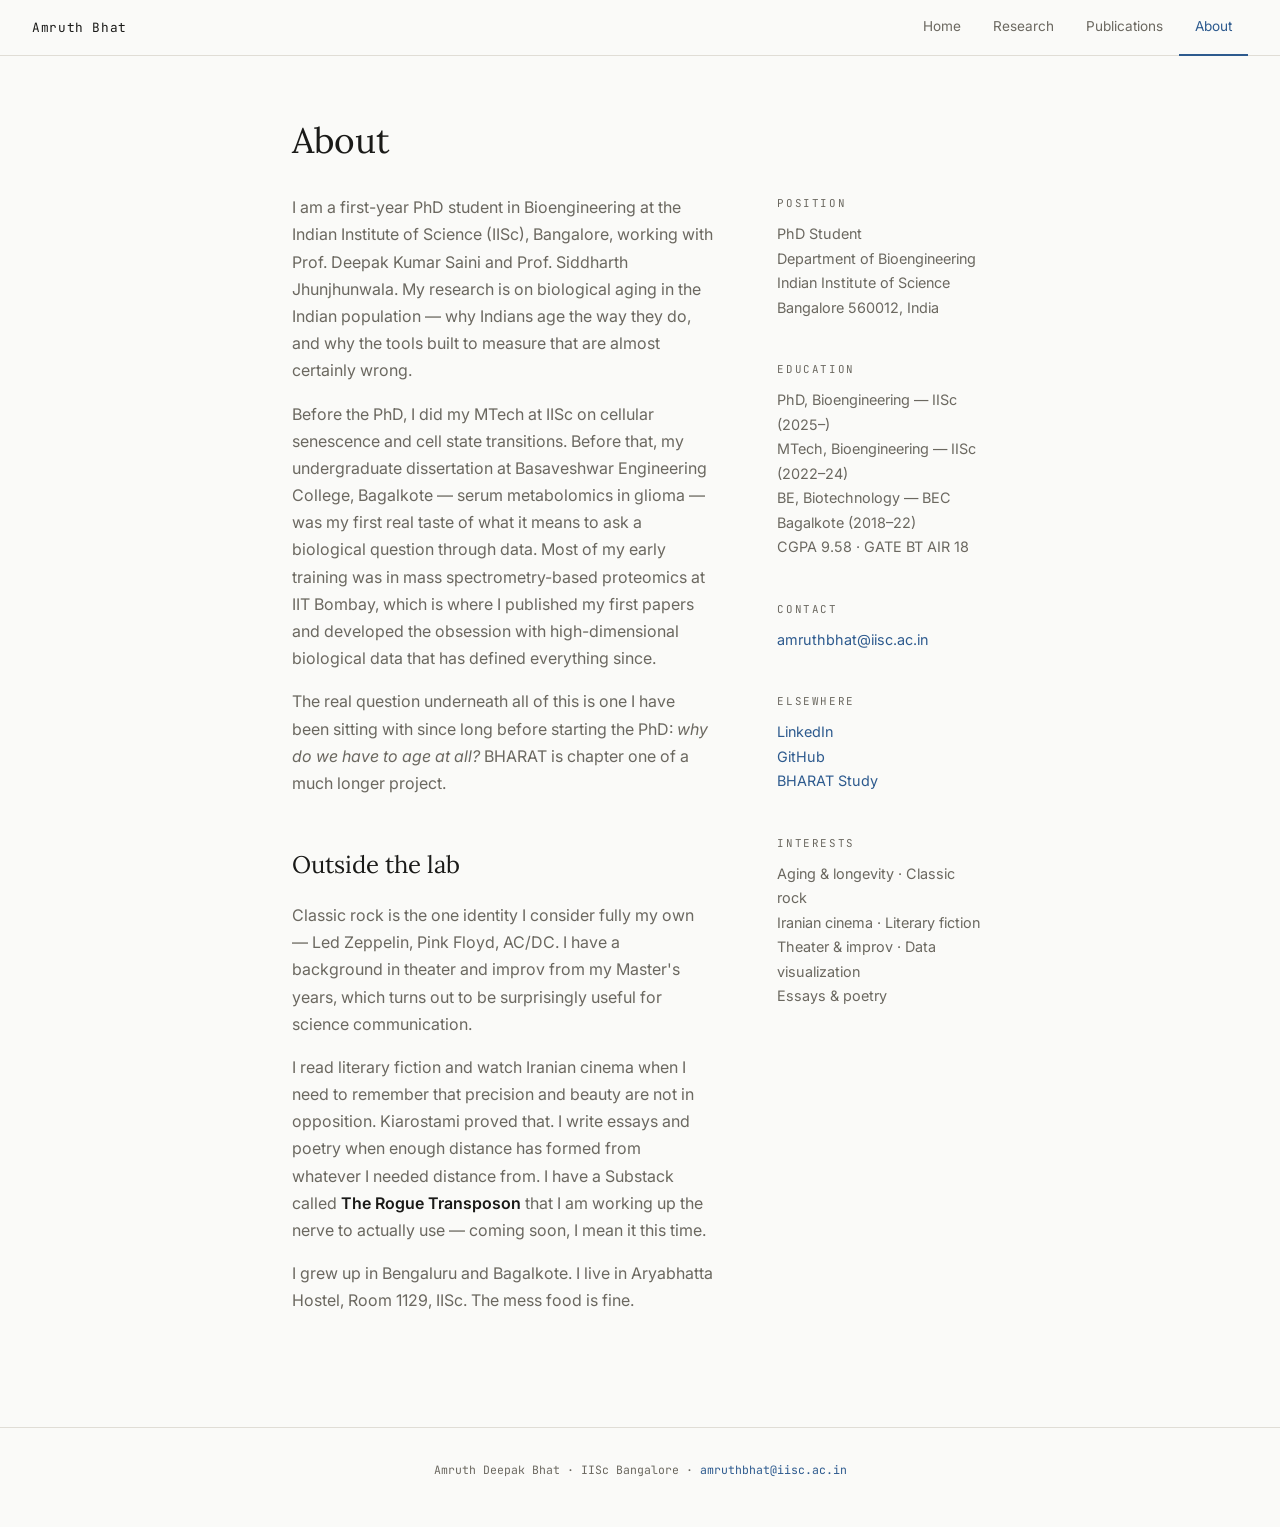
==== about.html @ d7d97cab "Initial commit of personal website Co-Authored-By: Claude Sonnet 4.6 <noreply@anthropic.com>" ====
<!DOCTYPE html>
<html lang="en">
<head>
<meta charset="UTF-8">
<meta name="viewport" content="width=device-width, initial-scale=1.0">
<title>About · Amruth Deepak Bhat</title>
<link rel="preconnect" href="https://fonts.googleapis.com">
<link href="https://fonts.googleapis.com/css2?family=Lora:ital,wght@0,400;0,600;1,400&family=Inter:wght@400;500;600&family=JetBrains+Mono:wght@300;400&display=swap" rel="stylesheet">
<link rel="stylesheet" href="style.css">
<style>
.about-grid { display: grid; grid-template-columns: 2fr 1fr; gap: 4rem; align-items: start; }
.sidebar-block { margin-bottom: 2.5rem; }
.sidebar-label { font-family: var(--mono); font-size: 0.68rem; letter-spacing: 0.15em; text-transform: uppercase; color: var(--text-muted); margin-bottom: 0.6rem; }
.sidebar-content { font-size: 0.9rem; color: var(--text-muted); line-height: 1.7; }
.sidebar-content a { color: var(--accent); }
@media(max-width:600px){ .about-grid { grid-template-columns: 1fr; gap: 2rem; } }
</style>
</head>
<body>
<nav>
  <a href="index.html" class="nav-brand">Amruth Bhat</a>
  <ul class="nav-links">
    <li><a href="index.html">Home</a></li>
    <li><a href="research.html">Research</a></li>
    <li><a href="publications.html">Publications</a></li>
    <li><a href="about.html" class="active">About</a></li>
  </ul>
</nav>

<main class="page">
  <h1>About</h1>

  <div class="about-grid" style="margin-top:2rem;">
    <div>
      <p>
        I am a first-year PhD student in Bioengineering at the Indian Institute of Science (IISc), Bangalore,
        working with Prof. Deepak Kumar Saini and Prof. Siddharth Jhunjhunwala.
        My research is on biological aging in the Indian population — why Indians age the way they do,
        and why the tools built to measure that are almost certainly wrong.
      </p>
      <p>
        Before the PhD, I did my MTech at IISc on cellular senescence and cell state transitions.
        Before that, my undergraduate dissertation at Basaveshwar Engineering College, Bagalkote —
        serum metabolomics in glioma — was my first real taste of what it means to ask a biological
        question through data. Most of my early training was in mass spectrometry-based proteomics
        at IIT Bombay, which is where I published my first papers and developed the obsession with
        high-dimensional biological data that has defined everything since.
      </p>
      <p>
        The real question underneath all of this is one I have been sitting with since long before starting the PhD:
        <em>why do we have to age at all?</em> BHARAT is chapter one of a much longer project.
      </p>

      <h2>Outside the lab</h2>
      <p>
        Classic rock is the one identity I consider fully my own — Led Zeppelin, Pink Floyd, AC/DC.
        I have a background in theater and improv from my Master's years, which turns out to be
        surprisingly useful for science communication.
      </p>
      <p>
        I read literary fiction and watch Iranian cinema when I need to remember that precision and beauty
        are not in opposition. Kiarostami proved that. I write essays and poetry when enough distance
        has formed from whatever I needed distance from. I have a Substack called
        <strong>The Rogue Transposon</strong> that I am working up the nerve to actually use — coming soon, I mean it this time.
      </p>
      <p>
        I grew up in Bengaluru and Bagalkote. I live in Aryabhatta Hostel, Room 1129, IISc.
        The mess food is fine.
      </p>
    </div>

    <div>
      <div class="sidebar-block">
        <div class="sidebar-label">Position</div>
        <div class="sidebar-content">
          PhD Student<br>
          Department of Bioengineering<br>
          Indian Institute of Science<br>
          Bangalore 560012, India
        </div>
      </div>

      <div class="sidebar-block">
        <div class="sidebar-label">Education</div>
        <div class="sidebar-content">
          PhD, Bioengineering — IISc (2025–)<br>
          MTech, Bioengineering — IISc (2022–24)<br>
          BE, Biotechnology — BEC Bagalkote (2018–22)<br>
          CGPA 9.58 · GATE BT AIR 18
        </div>
      </div>

      <div class="sidebar-block">
        <div class="sidebar-label">Contact</div>
        <div class="sidebar-content">
          <a href="mailto:amruthbhat@iisc.ac.in">amruthbhat@iisc.ac.in</a>
        </div>
      </div>

      <div class="sidebar-block">
        <div class="sidebar-label">Elsewhere</div>
        <div class="sidebar-content">
          <a href="https://linkedin.com/in/amruth-bhat" target="_blank">LinkedIn</a><br>
          <a href="https://github.com/adb3502" target="_blank">GitHub</a><br>
          <a href="https://www.longevity.iisc.ac.in/the-bharat-study" target="_blank">BHARAT Study</a>
        </div>
      </div>

      <div class="sidebar-block">
        <div class="sidebar-label">Interests</div>
        <div class="sidebar-content">
          Aging & longevity · Classic rock<br>
          Iranian cinema · Literary fiction<br>
          Theater & improv · Data visualization<br>
          Essays & poetry
        </div>
      </div>
    </div>
  </div>
</main>

<footer>
  <p>Amruth Deepak Bhat · IISc Bangalore · <a href="mailto:amruthbhat@iisc.ac.in">amruthbhat@iisc.ac.in</a></p>
</footer>
</body>
</html>
---- style.css ----
*, *::before, *::after { box-sizing: border-box; margin: 0; padding: 0; }

:root {
  --bg: #fafaf8;
  --surface: #f4f3ef;
  --border: #e0ddd6;
  --text: #1a1a18;
  --text-muted: #6b6860;
  --accent: #2d5a8e;
  --accent-light: #e8f0f8;
  --mono: 'JetBrains Mono', 'Courier New', monospace;
  --serif: 'Lora', Georgia, serif;
  --sans: 'Inter', system-ui, sans-serif;
}

html { scroll-behavior: smooth; }

body {
  background: var(--bg);
  color: var(--text);
  font-family: var(--sans);
  font-size: 16px;
  line-height: 1.7;
}

a { color: var(--accent); text-decoration: none; }
a:hover { text-decoration: underline; }

/* NAV */
nav {
  background: var(--bg);
  border-bottom: 1px solid var(--border);
  position: sticky;
  top: 0;
  z-index: 100;
  padding: 0 2rem;
  display: flex;
  align-items: center;
  justify-content: space-between;
  height: 56px;
}
.nav-brand {
  font-family: var(--mono);
  font-size: 0.8rem;
  font-weight: 400;
  color: var(--text);
  letter-spacing: 0.05em;
  text-decoration: none;
}
.nav-brand:hover { text-decoration: none; color: var(--accent); }
.nav-links { display: flex; gap: 0; list-style: none; }
.nav-links a {
  font-size: 0.85rem;
  color: var(--text-muted);
  padding: 0 1rem;
  height: 56px;
  display: flex;
  align-items: center;
  border-bottom: 2px solid transparent;
  transition: color 0.15s, border-color 0.15s;
  text-decoration: none;
}
.nav-links a:hover, .nav-links a.active {
  color: var(--accent);
  border-bottom-color: var(--accent);
}

/* LAYOUT */
.page { max-width: 760px; margin: 0 auto; padding: 4rem 2rem 6rem; }
.page-wide { max-width: 1000px; margin: 0 auto; padding: 4rem 2rem 6rem; }

/* TYPOGRAPHY */
h1 { font-family: var(--serif); font-size: 2.2rem; font-weight: 400; line-height: 1.2; margin-bottom: 0.5rem; }
h2 { font-family: var(--serif); font-size: 1.5rem; font-weight: 400; margin-bottom: 1rem; margin-top: 3rem; }
h3 { font-size: 1rem; font-weight: 600; margin-bottom: 0.4rem; }
p { margin-bottom: 1rem; color: var(--text-muted); }
p strong { color: var(--text); font-weight: 600; }

.label {
  font-family: var(--mono);
  font-size: 0.7rem;
  letter-spacing: 0.12em;
  text-transform: uppercase;
  color: var(--text-muted);
  margin-bottom: 0.5rem;
}

/* HOME HERO */
.hero { padding: 5rem 0 3rem; border-bottom: 1px solid var(--border); margin-bottom: 3rem; }
.hero-name { font-family: var(--serif); font-size: 2.8rem; font-weight: 400; line-height: 1.1; margin-bottom: 0.4rem; }
.hero-role { font-size: 1rem; color: var(--text-muted); margin-bottom: 2rem; }
.hero-bio { font-size: 1.05rem; max-width: 600px; line-height: 1.8; color: var(--text-muted); }
.hero-bio strong { color: var(--text); }

/* TAGS */
.tags { display: flex; flex-wrap: wrap; gap: 0.5rem; margin: 1.5rem 0; }
.tag {
  font-family: var(--mono);
  font-size: 0.68rem;
  letter-spacing: 0.06em;
  padding: 0.25rem 0.7rem;
  background: var(--surface);
  border: 1px solid var(--border);
  color: var(--text-muted);
  border-radius: 2px;
}

/* SECTION */
.section { margin-bottom: 3.5rem; }
.section-header {
  display: flex;
  align-items: baseline;
  gap: 1rem;
  margin-bottom: 1.5rem;
  padding-bottom: 0.75rem;
  border-bottom: 1px solid var(--border);
}
.section-header h2 { margin: 0; font-size: 1.1rem; font-weight: 600; font-family: var(--sans); }
.section-header a { font-size: 0.8rem; color: var(--accent); margin-left: auto; }

/* PUB LIST */
.pub-item { padding: 1.2rem 0; border-bottom: 1px solid var(--border); }
.pub-item:first-child { border-top: 1px solid var(--border); }
.pub-title { font-size: 0.95rem; font-weight: 500; color: var(--text); margin-bottom: 0.3rem; line-height: 1.4; }
.pub-authors { font-size: 0.82rem; color: var(--text-muted); margin-bottom: 0.25rem; }
.pub-authors strong { color: var(--text); }
.pub-venue { font-family: var(--mono); font-size: 0.72rem; color: var(--text-muted); }
.pub-venue .journal { color: var(--accent); }
.pub-badge {
  display: inline-block;
  font-family: var(--mono);
  font-size: 0.62rem;
  padding: 0.15rem 0.5rem;
  border: 1px solid var(--border);
  color: var(--text-muted);
  margin-left: 0.5rem;
  vertical-align: middle;
}
.pub-badge.inpress { border-color: var(--accent); color: var(--accent); }

/* EXPERIENCE */
.exp-item { padding: 1.2rem 0; border-bottom: 1px solid var(--border); display: grid; grid-template-columns: 1fr auto; gap: 1rem; }
.exp-item:first-child { border-top: 1px solid var(--border); }
.exp-role { font-size: 0.95rem; font-weight: 600; color: var(--text); }
.exp-org { font-size: 0.85rem; color: var(--text-muted); }
.exp-date { font-family: var(--mono); font-size: 0.72rem; color: var(--text-muted); text-align: right; white-space: nowrap; }

/* GITHUB STATS */
.github-grid { display: grid; grid-template-columns: 1fr 1fr; gap: 1rem; }
.github-grid img { width: 100%; border: 1px solid var(--border); }

/* FOOTER */
footer {
  border-top: 1px solid var(--border);
  padding: 2rem;
  text-align: center;
  font-family: var(--mono);
  font-size: 0.72rem;
  color: var(--text-muted);
}

/* LINKS ROW */
.contact-links { display: flex; flex-wrap: wrap; gap: 1.5rem; margin-top: 1.5rem; }
.contact-links a {
  font-family: var(--mono);
  font-size: 0.78rem;
  color: var(--text-muted);
  display: flex;
  align-items: center;
  gap: 0.4rem;
  transition: color 0.15s;
  text-decoration: none;
}
.contact-links a:hover { color: var(--accent); }

@media (max-width: 600px) {
  .github-grid { grid-template-columns: 1fr; }
  .hero-name { font-size: 2rem; }
  nav { padding: 0 1rem; }
  .page, .page-wide { padding: 2rem 1rem 4rem; }
}
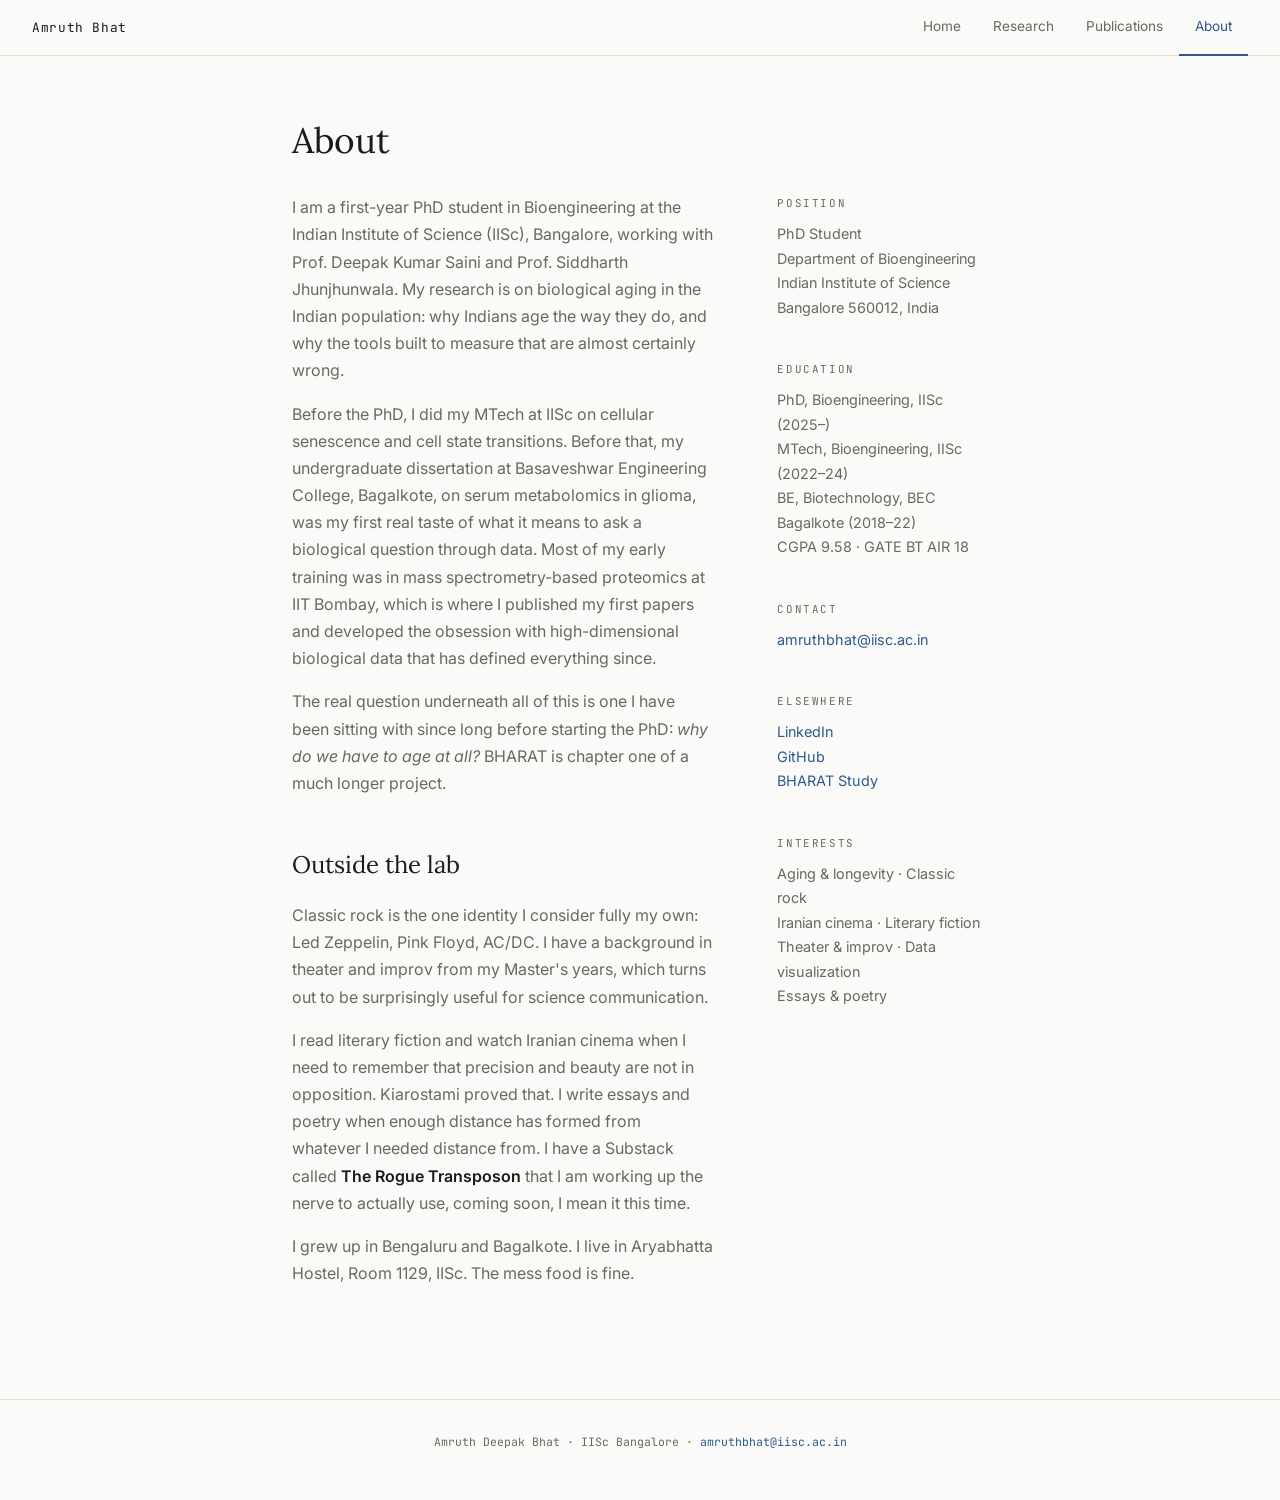
==== commit 2c0a8f00: "Remove em-dashes from about and research pages Co-Authored-By: Claude Sonnet 4.6 <noreply@anthropic." ====
--- a/about.html
+++ b/about.html
@@ -35,13 +35,13 @@
       <p>
         I am a first-year PhD student in Bioengineering at the Indian Institute of Science (IISc), Bangalore,
         working with Prof. Deepak Kumar Saini and Prof. Siddharth Jhunjhunwala.
-        My research is on biological aging in the Indian population — why Indians age the way they do,
+        My research is on biological aging in the Indian population: why Indians age the way they do,
         and why the tools built to measure that are almost certainly wrong.
       </p>
       <p>
         Before the PhD, I did my MTech at IISc on cellular senescence and cell state transitions.
-        Before that, my undergraduate dissertation at Basaveshwar Engineering College, Bagalkote —
-        serum metabolomics in glioma — was my first real taste of what it means to ask a biological
+        Before that, my undergraduate dissertation at Basaveshwar Engineering College, Bagalkote,
+        on serum metabolomics in glioma, was my first real taste of what it means to ask a biological
         question through data. Most of my early training was in mass spectrometry-based proteomics
         at IIT Bombay, which is where I published my first papers and developed the obsession with
         high-dimensional biological data that has defined everything since.
@@ -53,7 +53,7 @@
 
       <h2>Outside the lab</h2>
       <p>
-        Classic rock is the one identity I consider fully my own — Led Zeppelin, Pink Floyd, AC/DC.
+        Classic rock is the one identity I consider fully my own: Led Zeppelin, Pink Floyd, AC/DC.
         I have a background in theater and improv from my Master's years, which turns out to be
         surprisingly useful for science communication.
       </p>
@@ -61,7 +61,7 @@
         I read literary fiction and watch Iranian cinema when I need to remember that precision and beauty
         are not in opposition. Kiarostami proved that. I write essays and poetry when enough distance
         has formed from whatever I needed distance from. I have a Substack called
-        <strong>The Rogue Transposon</strong> that I am working up the nerve to actually use — coming soon, I mean it this time.
+        <strong>The Rogue Transposon</strong> that I am working up the nerve to actually use, coming soon, I mean it this time.
       </p>
       <p>
         I grew up in Bengaluru and Bagalkote. I live in Aryabhatta Hostel, Room 1129, IISc.
@@ -83,9 +83,9 @@
       <div class="sidebar-block">
         <div class="sidebar-label">Education</div>
         <div class="sidebar-content">
-          PhD, Bioengineering — IISc (2025–)<br>
-          MTech, Bioengineering — IISc (2022–24)<br>
-          BE, Biotechnology — BEC Bagalkote (2018–22)<br>
+          PhD, Bioengineering, IISc (2025–)<br>
+          MTech, Bioengineering, IISc (2022–24)<br>
+          BE, Biotechnology, BEC Bagalkote (2018–22)<br>
           CGPA 9.58 · GATE BT AIR 18
         </div>
       </div>
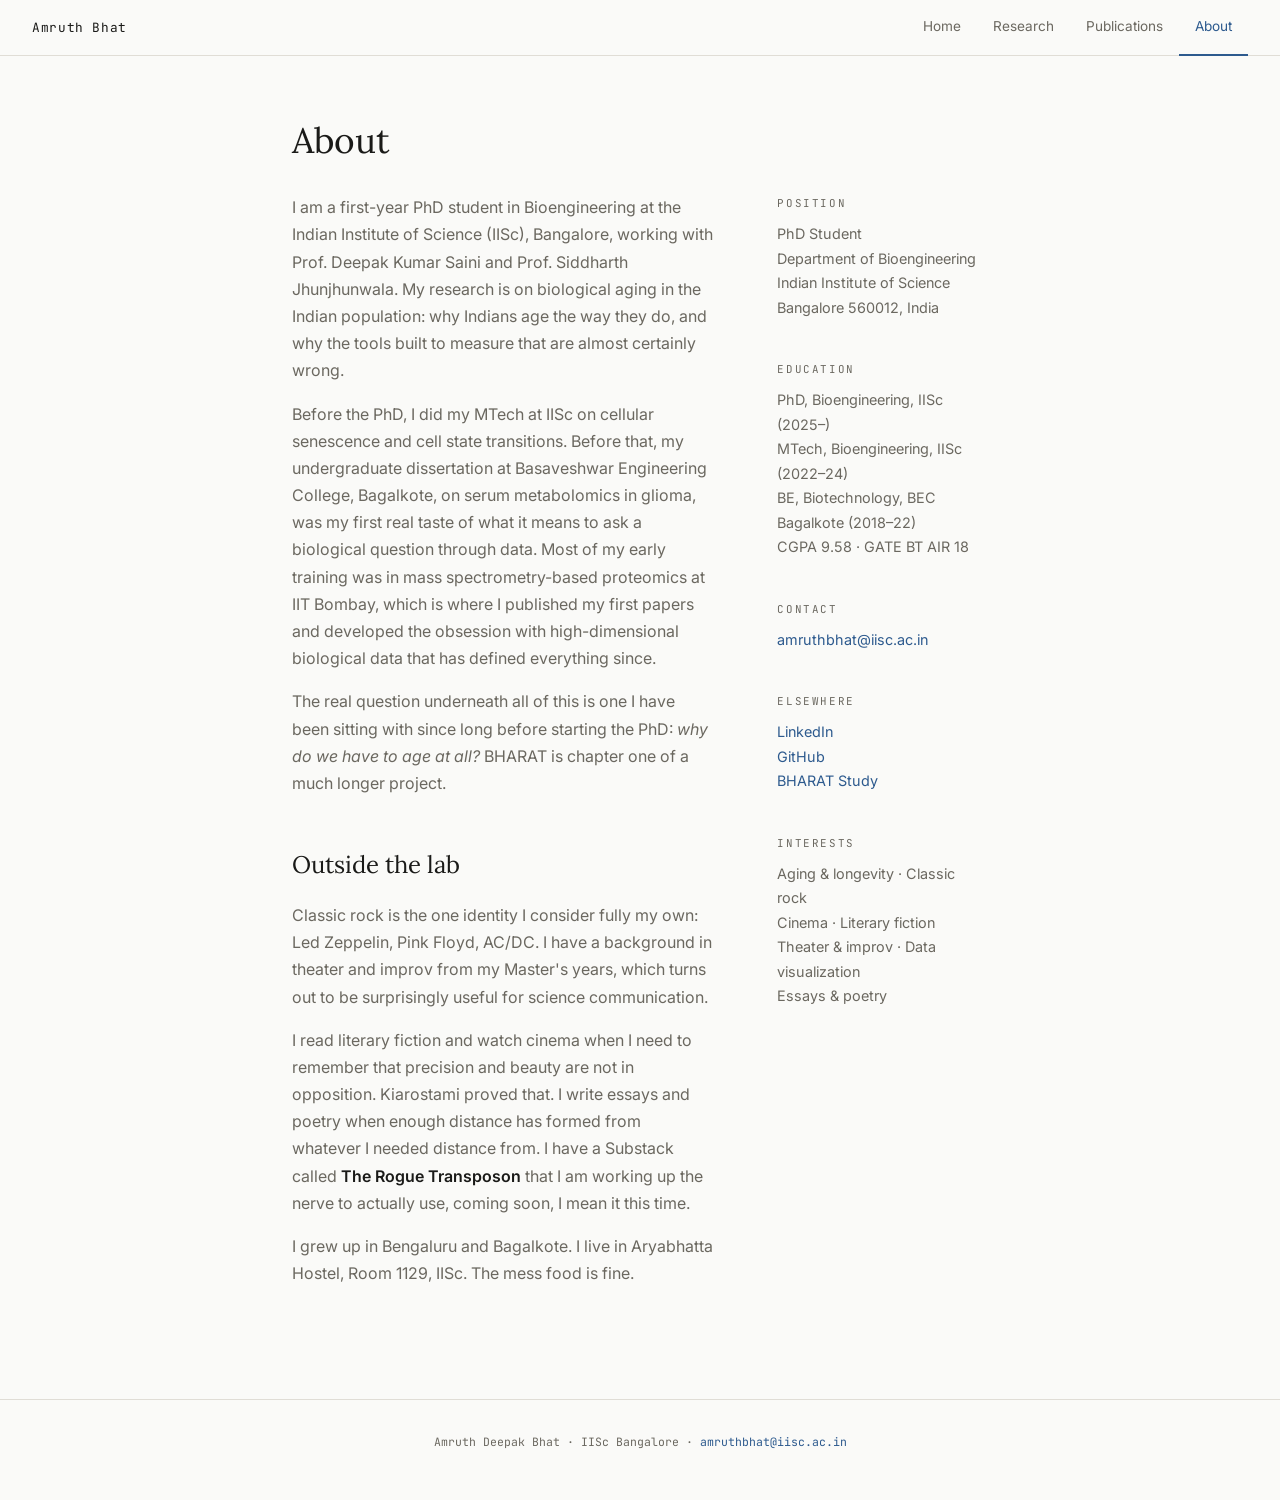
==== commit 23bceaf6: "Replace European with Western-majority, broaden cinema reference Co-Authored-By: Claude Sonnet 4.6 <" ====
--- a/about.html
+++ b/about.html
@@ -58,7 +58,7 @@
         surprisingly useful for science communication.
       </p>
       <p>
-        I read literary fiction and watch Iranian cinema when I need to remember that precision and beauty
+        I read literary fiction and watch cinema when I need to remember that precision and beauty
         are not in opposition. Kiarostami proved that. I write essays and poetry when enough distance
         has formed from whatever I needed distance from. I have a Substack called
         <strong>The Rogue Transposon</strong> that I am working up the nerve to actually use, coming soon, I mean it this time.
@@ -110,7 +110,7 @@
         <div class="sidebar-label">Interests</div>
         <div class="sidebar-content">
           Aging & longevity · Classic rock<br>
-          Iranian cinema · Literary fiction<br>
+          Cinema · Literary fiction<br>
           Theater & improv · Data visualization<br>
           Essays & poetry
         </div>
